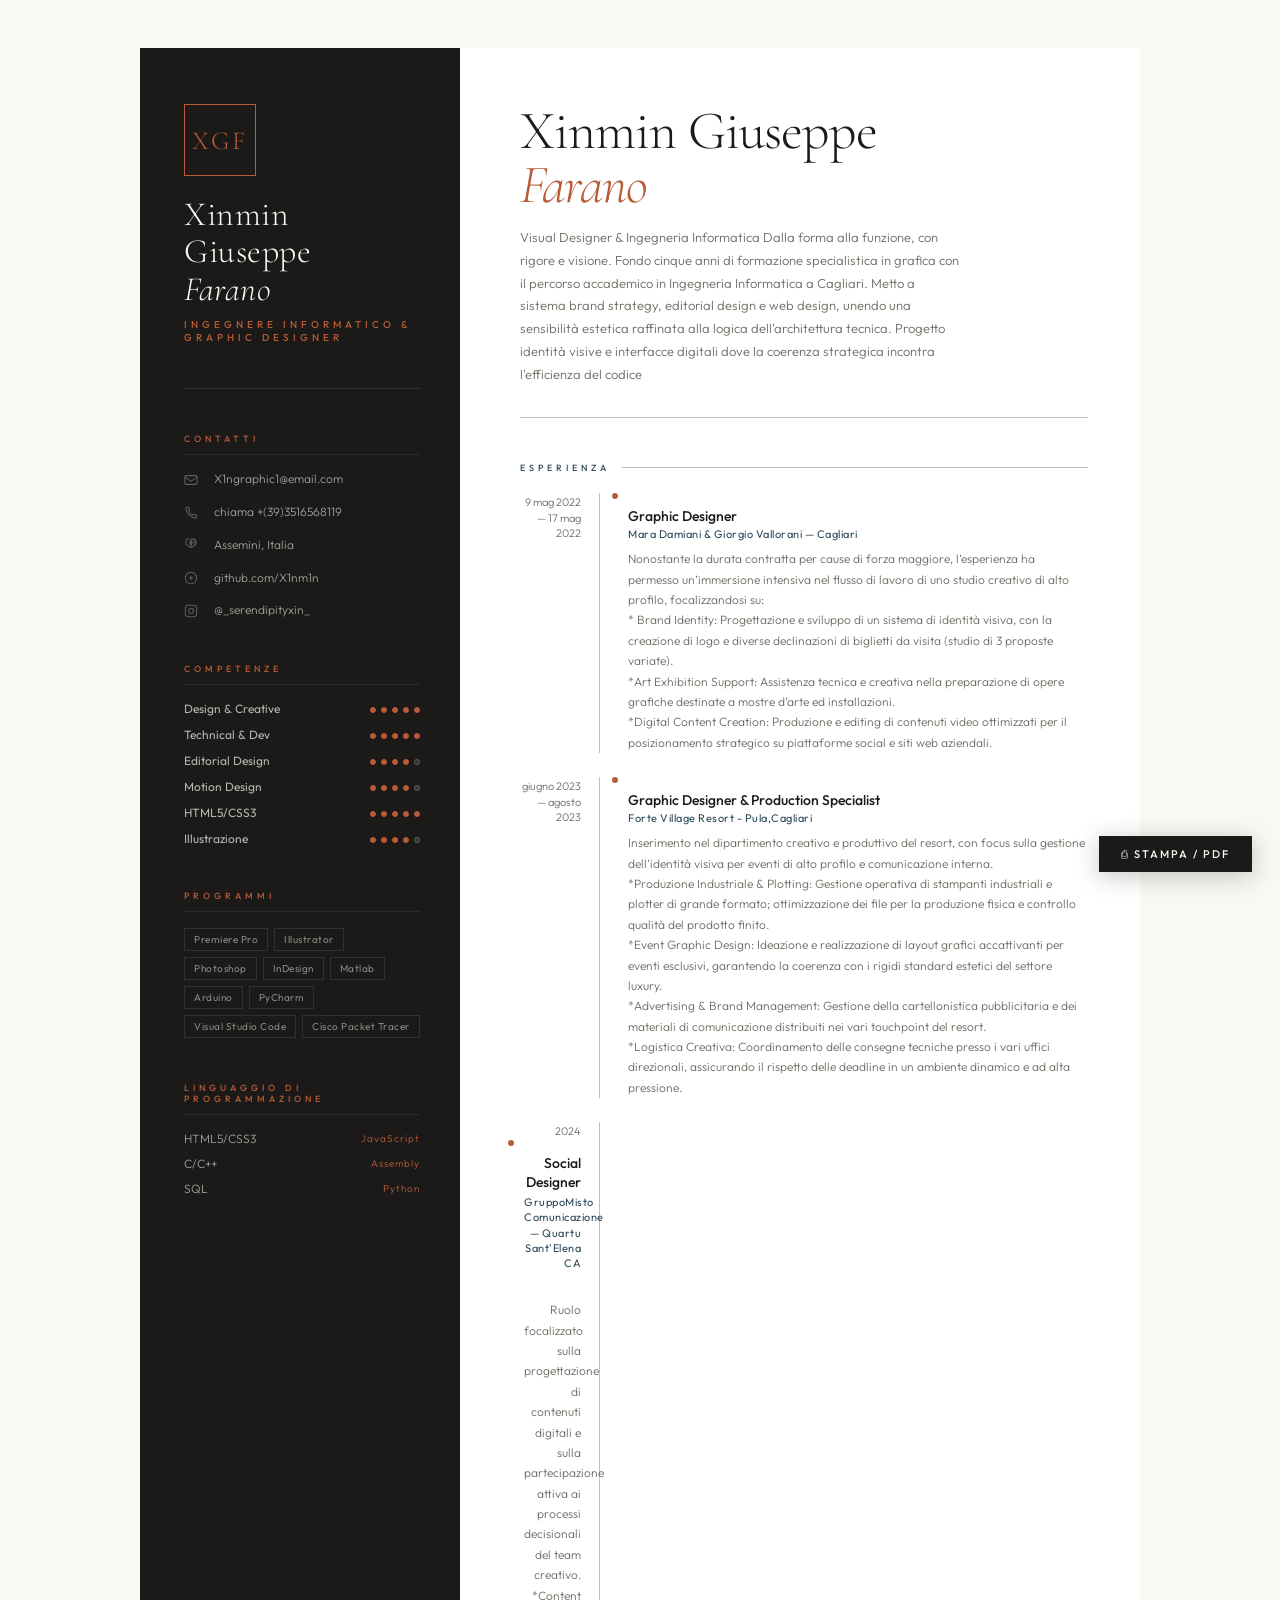
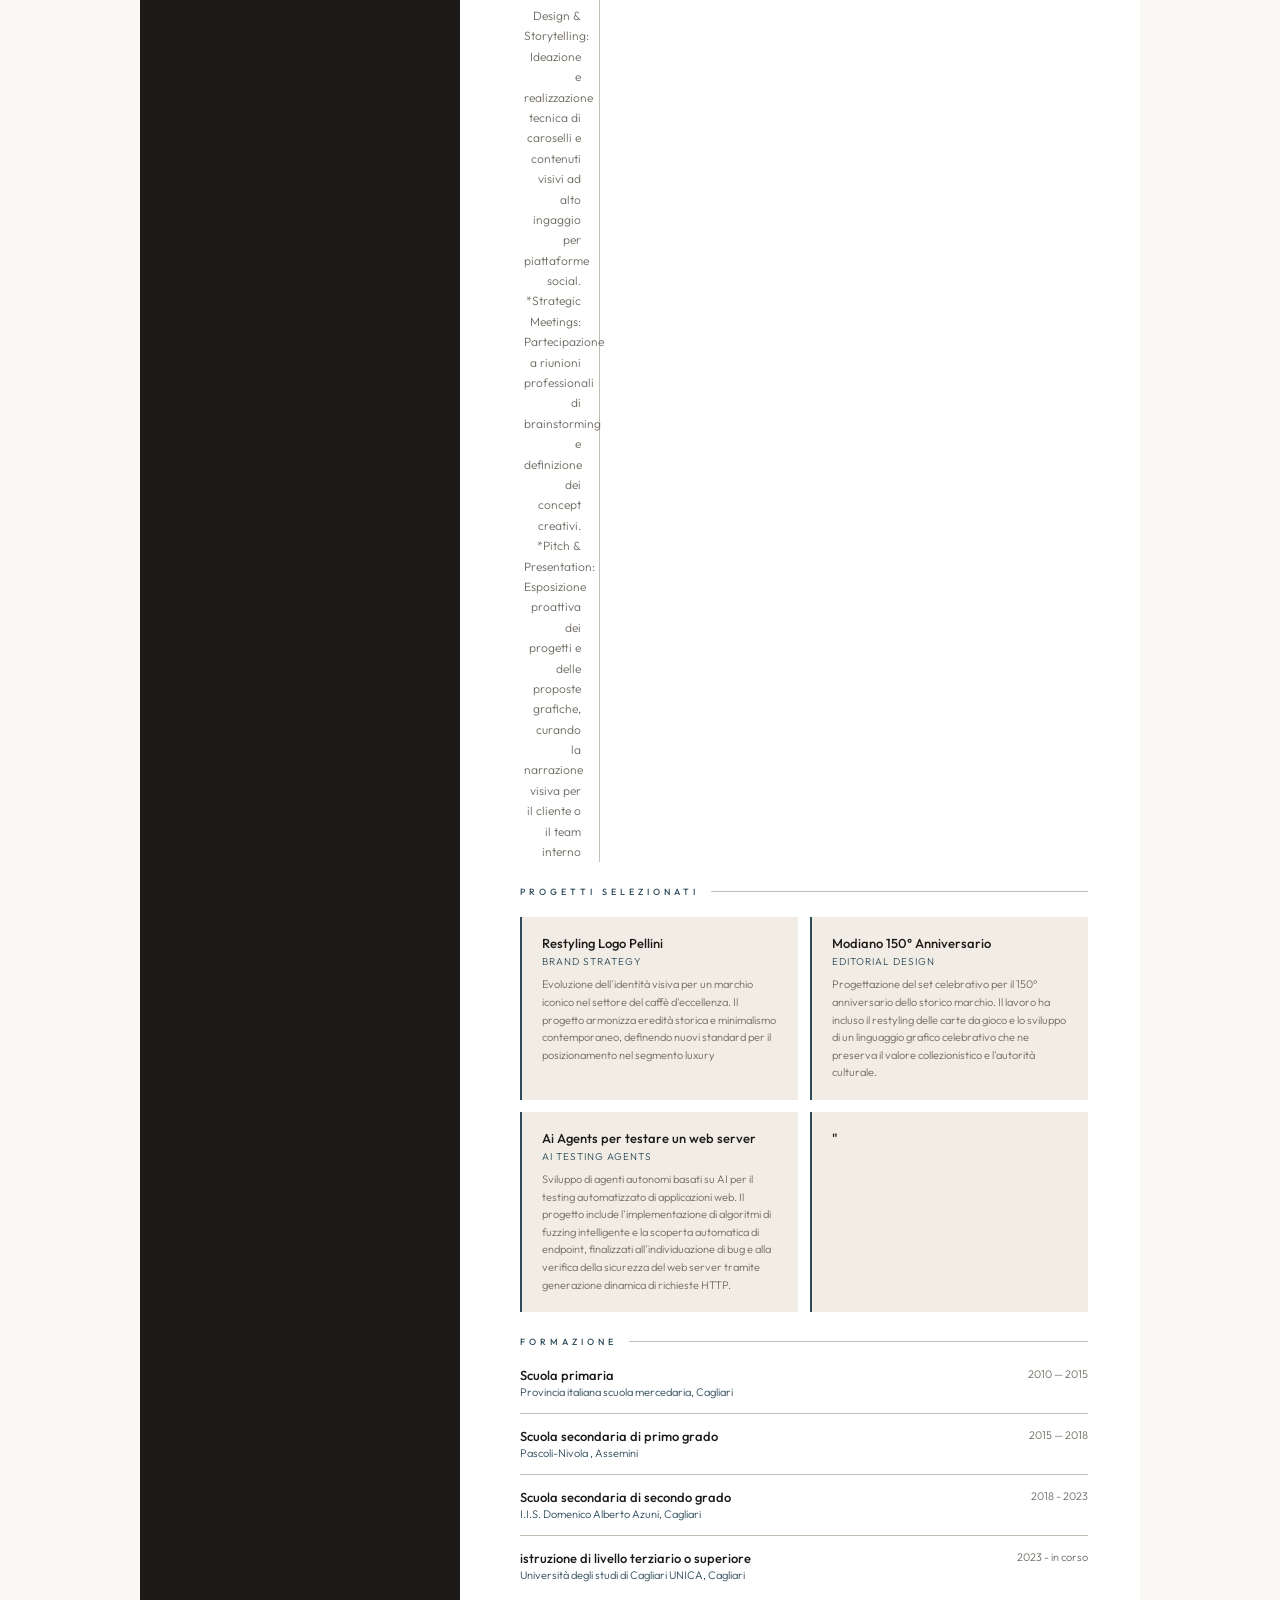
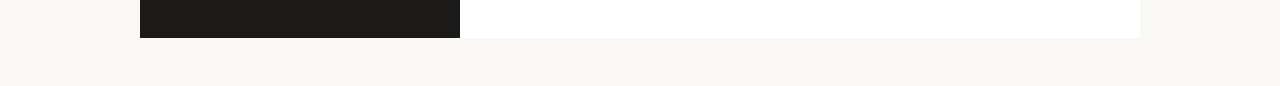
==== index.html @ 24dc4324 "Update index.html" ====
<!DOCTYPE html>
<html lang="it">
<head>
  <meta charset="UTF-8">
  <meta name="viewport" content="width=device-width, initial-scale=1.0">
  <title>CV — Xinmin Giuseppe Farano </title>
  <link href="https://fonts.googleapis.com/css2?family=Cormorant+Garamond:ital,wght@0,300;0,400;0,600;1,300;1,400&family=Outfit:wght@300;400;500&display=swap" rel="stylesheet">
  <link rel="stylesheet" href="style.css">
</head>
<body>

<div class="cv">

  <!-- ══ LEFT ══ -->
  <aside class="left">

    <div class="identity">
      <div class="initials">XGF</div>
      <div class="name">Xinmin Giuseppe<br><em>Farano</em></div>
      <div class="role"> ingegnere Informatico &amp; Graphic Designer</div>
    </div>

    <!-- Contatti -->
    <div class="l-section">
      <div class="l-label">Contatti</div>

      <div class="contact-item">
        <svg class="contact-icon" viewBox="0 0 16 16" fill="none" stroke="currentColor" stroke-width="1.2">
          <rect x="1" y="3" width="14" height="10" rx="1.5"/>
          <path d="M1 4.5l7 5 7-5"/>
        </svg>
        <a href="mailto:X1ngraphic1@email.com"> X1ngraphic1@email.com </a>
      </div>

      <div class="contact-item">
        <svg class="contact-icon" viewBox="0 0 16 16" fill="none" stroke="currentColor" stroke-width="1.2">
          <path d="M2 3.5a1 1 0 011-1h1.9a.5.5 0 01.47.33l.9 2.5a.5.5 0 01-.12.52L5.3 6.74a8 8 0 004.96 4.96l.89-.86a.5.5 0 01.52-.12l2.5.9a.5.5 0 01.33.47V14a1 1 0 01-1 1A12.5 12.5 0 012 3.5z"/>
        </svg>
       <a href=”tel:+(39)3516568119″> chiama +(39)3516568119 </a>
      </div>

      <div class="contact-item">
        <svg class="contact-icon" viewBox="0 0 16 16" fill="none" stroke="currentColor" stroke-width="1.2">
          <path d="M8 1.5A4.5 4.5 0 018 10.5C5.5 10.5 2 7.5 2 5.5a6 6 0 0112 0c0 2-3.5 5-6 5z"/>
          <circle cx="8" cy="5.5" r="1.5"/>
        </svg>
        <a href="https://maps.app.goo.gl/9A8ttofD4UzCcj7H7" target="_blank"> Assemini, Italia</a>
      </div>

      <div class="contact-item">
        <svg class="contact-icon" viewBox="0 0 16 16" fill="none" stroke="currentColor" stroke-width="1.2">
          <circle cx="8" cy="8" r="6.5"/>
          <path d="M5.5 8h5M8 5.5v5"/>
        </svg>
        <a href="https://github.com/X1nm1n">github.com/X1nm1n</a>
      </div>

      <div class="contact-item">
        <svg class="contact-icon" viewBox="0 0 16 16" fill="none" stroke="currentColor" stroke-width="1.2">
          <rect x="1.5" y="1.5" width="13" height="13" rx="3"/>
          <circle cx="8" cy="8" r="2.8"/>
          <circle cx="11.5" cy="4.5" r=".7" fill="currentColor" stroke="none"/>
        </svg>
        <a href="https://www.instagram.com/_serendipityxin_/"> @_serendipityxin_ </a>
      </div>
    </div>

    <!-- Skills (generate dinamicamente da cv_script.js) -->
    <div class="l-section">
      <div class="l-label">Competenze</div>
      <div class="skill-row" id="skills-container"></div>
    </div>

    <!-- Software -->
    <div class="l-section">
      <div class="l-label">Programmi</div>
      <div class="tools-wrap">
        <span class="tool-tag">Premiere Pro</span>
        <span class="tool-tag">Illustrator</span>
        <span class="tool-tag">Photoshop</span>
        <span class="tool-tag">InDesign</span>
        <span class="tool-tag">Matlab</span>
        <span class="tool-tag">Arduino</span>
        <span class="tool-tag">PyCharm</span>
        <span class="tool-tag">Visual Studio Code</span>
        <span class="tool-tag">Cisco Packet Tracer</span>
      </div>
    </div>

    <!-- Lingue -->
    <div class="l-section">
      <div class="l-label">Linguaggio di programmazione</div>
      <div class="lang-row">
        <div class="lang-item">
          <span class="lang-name">HTML5/CSS3</span>
          <span class="lang-level">JavaScript</span>
        </div>
        <div class="lang-item">
          <span class="lang-name">C/C++</span>
          <span class="lang-level">Assembly</span>
        </div>
        <div class="lang-item">
          <span class="lang-name">SQL</span>
          <span class="lang-level">Python</span>
        </div>
      </div>
    </div>

  </aside>

  <!-- ══ RIGHT ══ -->
  <main class="right">

    <div class="r-header">
      <h1>Xinmin Giuseppe<span>Farano</span></h1>
      <p>Visual Designer & Ingegneria Informatica
Dalla forma alla funzione, con rigore e visione.

Fondo cinque anni di formazione specialistica in grafica con il percorso accademico
        in Ingegneria Informatica a Cagliari. Metto a sistema brand strategy, editorial
        design e web design, unendo una sensibilità estetica raffinata alla logica
        dell'architettura tecnica. Progetto identità visive e interfacce digitali
        dove la coerenza strategica incontra l'efficienza del codice</p>
    </div>

    <!-- Esperienza -->
    <div class="r-section">
      <div class="r-label">Esperienza</div>
      <div class="exp-list">

        <div class="exp-item">
          <div class="exp-year"> 9 mag 2022<br>— 17 mag 2022</div>
          <div class="exp-body">
            <div class="exp-title"> Graphic Designer </div>
            <div class="exp-company"> Mara Damiani & Giorgio Vallorani — Cagliari </div>
            <div class="exp-desc">Nonostante la durata contratta per cause di forza maggiore, l’esperienza ha permesso un’immersione intensiva nel
              flusso di lavoro di uno studio creativo di alto profilo, focalizzandosi su:
              <br> * Brand Identity: Progettazione e sviluppo di un sistema di identità visiva, con la creazione di logo e diverse declinazioni di
              biglietti da visita (studio di 3 proposte variate).
              <br> *Art Exhibition Support: Assistenza tecnica e creativa nella preparazione di opere grafiche destinate a mostre d’arte ed installazioni.
              <br> *Digital Content Creation: Produzione e editing di contenuti video ottimizzati per il posizionamento strategico su
              piattaforme social e siti web aziendali.</div>
          </div>
        </div>

        <div class="exp-item">
          <div class="exp-year"> giugno 2023 <br> — agosto 2023</div>
          <div class="exp-body">
            <div class="exp-title">Graphic Designer & Production Specialist</div>
            <div class="exp-company"> Forte Village Resort - Pula,Cagliari</div>
            <div class="exp-desc"> Inserimento nel dipartimento creativo e produttivo del resort, con focus sulla gestione dell'identità visiva per eventi di
              alto profilo e comunicazione interna.
              <br> *Produzione Industriale & Plotting: Gestione operativa di stampanti industriali e plotter di grande formato;
              ottimizzazione dei file per la produzione fisica e controllo qualità del prodotto finito.
              <br> *Event Graphic Design: Ideazione e realizzazione di layout grafici accattivanti per eventi esclusivi, garantendo
              la coerenza con i rigidi standard estetici del settore luxury.
              <br> *Advertising & Brand Management: Gestione della cartellonistica pubblicitaria e dei materiali di
              comunicazione distribuiti nei vari touchpoint del resort.
              <br> *Logistica Creativa: Coordinamento delle consegne tecniche presso i vari uffici direzionali, assicurando
              il rispetto delle deadline in un ambiente dinamico e ad alta pressione. </div>
          </div>
        </div>

        <div class="exp-item">
          <div class="exp-year">2024<div>
          <div class="exp-body">
            <div class="exp-title"> Social Designer </div>
            <div class="exp-company"> GruppoMisto Comunicazione — Quartu Sant'Elena CA </div>
            <div class="exp-desc"> <br> Ruolo focalizzato sulla progettazione di contenuti digitali e sulla
              partecipazione attiva ai processi decisionali del team creativo.
              <br> *Content Design & Storytelling: Ideazione e realizzazione tecnica di caroselli e
              contenuti visivi ad alto ingaggio per piattaforme social.
              <br> *Strategic Meetings: Partecipazione a riunioni professionali di brainstorming
              e definizione dei concept creativi.
              <br> *Pitch & Presentation: Esposizione proattiva dei progetti e delle
              proposte grafiche, curando la narrazione visiva per il cliente o il team interno</div>
          </div>
        </div>

      </div>
    </div>

    <!-- Progetti selezionati -->
    <div class="r-section">
      <div class="r-label">Progetti Selezionati</div>
      <div class="proj-grid">

        <div class="proj-card">
          <div class="proj-title">Restyling Logo Pellini</div>
          <div class="proj-type">Brand Strategy</div>
          <div class="proj-desc">Evoluzione dell'identità visiva per un marchio iconico nel settore del caffè d'eccellenza.
            Il progetto armonizza eredità storica e minimalismo contemporaneo,
            definendo nuovi standard per il posizionamento nel segmento luxury</div>
        </div>

        <div class="proj-card">
          <div class="proj-title"> Modiano 150° Anniversario </div>
          <div class="proj-type"> Editorial Design </div>
          <div class="proj-desc"> Progettazione del set celebrativo per il 150° anniversario dello storico marchio.
            Il lavoro ha incluso il restyling delle carte da gioco e lo sviluppo di un linguaggio grafico
            celebrativo che ne preserva il valore collezionistico e l'autorità culturale. </div>
        </div>

        <div class="proj-card">
          <div class="proj-title"> Ai Agents per testare un web server</div>
          <div class="proj-type"> AI Testing Agents </div>
          <div class="proj-desc">Sviluppo di agenti autonomi basati su AI per il testing automatizzato di applicazioni web.
            Il progetto include l'implementazione di algoritmi di fuzzing intelligente e la scoperta automatica di endpoint,
            finalizzati all'individuazione di bug e alla verifica della sicurezza del web server tramite generazione dinamica di richieste HTTP.</div>
        </div>

       <div class="proj-card">
          <div class="proj-title">"</div>
          <div class="proj-type"></div>
          <div class="proj-desc"></div>
        </div>

      </div>
    </div>

    <!-- Formazione -->
    <div class="r-section">
      <div class="r-label">Formazione</div>
      <div class="edu-list">

        <div class="edu-item">
          <div>
            <div class="edu-degree"> Scuola primaria </div>
            <div class="edu-school"> Provincia italiana scuola mercedaria, Cagliari </div>
          </div>
          <div class="edu-year">2010 — 2015</div>
        </div>

        <div class="edu-item">
          <div>
            <div class="edu-degree">Scuola secondaria di primo grado</div>
            <div class="edu-school">Pascoli-Nivola , Assemini</div>
          </div>
          <div class="edu-year">2015 — 2018</div>
        </div>

        <div class="edu-item">
          <div>
            <div class="edu-degree">Scuola secondaria di secondo grado </div>
            <div class="edu-school">I.I.S. Domenico Alberto Azuni, Cagliari</div>
          </div>
          <div class="edu-year">2018 - 2023 </div>
        </div>

         <div class="edu-item">
          <div>
            <div class="edu-degree">istruzione di livello terziario o superiore </div>
            <div class="edu-school">Università degli studi di Cagliari UNICA, Cagliari</div>
          </div>
          <div class="edu-year">2023 - in corso </div>
        </div>

      </div>
    </div>

  </main>
</div>

<button class="print-btn" onclick="window.print()">⎙ Stampa / PDF</button>

<script src="script.js"></script>
</body>
</html>
---- style.css ----
:root {
  --cream:  #FAF8F4;
  --warm:   #F2EDE4;
  --ink:    #1C1A18;
  --mid:    #6E6A62;
  --faint:  #C4BFB4;
  --accent: #B85C38;
  --accent2:#2C4A5A;
  --white:  #FFFFFF;
  --col-l:  320px;
}

*, *::before, *::after { box-sizing: border-box; margin: 0; padding: 0; }

html { font-size: 14px; }

body {
  font-family: 'Outfit', sans-serif;
  font-weight: 300;
  background: var(--cream);
  color: var(--ink);
  min-height: 100vh;
  padding: 48px 24px;
  display: flex;
  justify-content: center;
  align-items: flex-start;
}

/* ── WRAPPER ── */
.cv {
  width: 100%;
  max-width: 1000px;
  display: grid;
  grid-template-columns: var(--col-l) 1fr;
  min-height: 1140px;
  background: var(--white);
  opacity: 0;
  animation: reveal 0.8s cubic-bezier(.4,0,.2,1) 0.1s forwards;
}

@keyframes reveal {
  from { opacity: 0; transform: translateY(16px); }
  to   { opacity: 1; transform: translateY(0); }
}

/* ══ LEFT COLUMN ══ */
.left {
  background: var(--ink);
  color: var(--cream);
  padding: 56px 40px 56px 44px;
  display: flex;
  flex-direction: column;
  gap: 44px;
}

/* Identity */
.identity { border-bottom: 1px solid rgba(255,255,255,0.1); padding-bottom: 44px; }

.initials {
  width: 72px; height: 72px;
  border: 1px solid var(--accent);
  display: flex; align-items: center; justify-content: center;
  margin-bottom: 20px;
  font-family: 'Cormorant Garamond', serif;
  font-size: 26px;
  font-weight: 300;
  letter-spacing: 3px;
  color: var(--accent);
}

.name {
  font-family: 'Cormorant Garamond', serif;
  font-size: 34px;
  font-weight: 300;
  line-height: 1.1;
  letter-spacing: 0.5px;
  color: var(--cream);
  margin-bottom: 8px;
}

.name em {
  font-style: italic;
  font-weight: 300;
}

.role {
  font-size: 10px;
  font-weight: 500;
  letter-spacing: 4px;
  text-transform: uppercase;
  color: var(--accent);
  margin-top: 10px;
}

/* Left sections */
.l-section { display: flex; flex-direction: column; gap: 16px; }

.l-label {
  font-size: 9px;
  font-weight: 500;
  letter-spacing: 4px;
  text-transform: uppercase;
  color: var(--accent);
  padding-bottom: 10px;
  border-bottom: 1px solid rgba(255,255,255,0.08);
}

/* Contact */
.contact-item {
  display: grid;
  grid-template-columns: 20px 1fr;
  gap: 10px;
  align-items: center;
  font-size: 12px;
  color: rgba(250,248,244,0.6);
  line-height: 1.4;
  transition: color .2s;
}
.contact-item:hover { color: var(--cream); }
.contact-item a { color: inherit; text-decoration: none; }

.contact-icon {
  width: 14px; height: 14px;
  opacity: 0.5;
  flex-shrink: 0;
}

/* Skills dots */
.skill-row {
  display: flex;
  flex-direction: column;
  gap: 11px;
}

.skill-entry {
  display: flex;
  flex-direction: column;
  gap: 6px;
}

.skill-meta {
  display: flex;
  justify-content: space-between;
  align-items: baseline;
}

.skill-name {
  font-size: 12px;
  color: rgba(250,248,244,0.7);
  font-weight: 400;
}

.skill-dots {
  display: flex;
  gap: 5px;
}

.dot {
  width: 6px; height: 6px;
  border-radius: 50%;
  background: rgba(255,255,255,0.12);
  border: 1px solid rgba(255,255,255,0.15);
}
.dot.on {
  background: var(--accent);
  border-color: var(--accent);
}

/* Tools tags */
.tools-wrap {
  display: flex;
  flex-wrap: wrap;
  gap: 6px;
}

.tool-tag {
  font-size: 10px;
  font-weight: 400;
  letter-spacing: 0.5px;
  color: rgba(250,248,244,0.5);
  border: 1px solid rgba(255,255,255,0.1);
  padding: 4px 9px;
  transition: all .2s;
  cursor: default;
}
.tool-tag:hover {
  color: var(--cream);
  border-color: var(--accent);
}

/* Languages */
.lang-row { display: flex; flex-direction: column; gap: 10px; }
.lang-item {
  display: flex;
  justify-content: space-between;
  align-items: center;
}
.lang-name { font-size: 12px; color: rgba(250,248,244,0.6); }
.lang-level { font-size: 10px; color: var(--accent); letter-spacing: 1px; }

/* ══ RIGHT COLUMN ══ */
.right {
  padding: 56px 52px 56px 60px;
  display: flex;
  flex-direction: column;
  gap: 44px;
}

/* Header */
.r-header {
  display: flex;
  flex-direction: column;
  gap: 14px;
  padding-bottom: 32px;
  border-bottom: 1px solid var(--faint);
}

.r-header h1 {
  font-family: 'Cormorant Garamond', serif;
  font-size: 54px;
  font-weight: 300;
  line-height: 1;
  letter-spacing: -1px;
  color: var(--ink);
}
.r-header h1 span {
  display: block;
  color: var(--accent);
  font-style: italic;
}

.r-header p {
  font-size: 13px;
  color: var(--mid);
  line-height: 1.75;
  max-width: 440px;
  font-weight: 300;
}

/* Right section */
.r-section { display: flex; flex-direction: column; gap: 20px; }

.r-label {
  font-size: 9px;
  font-weight: 500;
  letter-spacing: 4px;
  text-transform: uppercase;
  color: var(--accent2);
  display: flex;
  align-items: center;
  gap: 12px;
}

.r-label::after {
  content: '';
  flex: 1;
  height: 1px;
  background: var(--faint);
}

/* Experience */
.exp-list { display: flex; flex-direction: column; gap: 24px; }

.exp-item {
  display: grid;
  grid-template-columns: 80px 1fr;
  gap: 0 24px;
  opacity: 0;
  transform: translateX(-10px);
  animation: slideIn 0.5s ease forwards;
}
.exp-item:nth-child(1) { animation-delay: 0.3s; }
.exp-item:nth-child(2) { animation-delay: 0.45s; }
.exp-item:nth-child(3) { animation-delay: 0.6s; }

@keyframes slideIn {
  to { opacity: 1; transform: translateX(0); }
}

.exp-year {
  font-size: 11px;
  color: var(--mid);
  font-weight: 300;
  line-height: 1.4;
  padding-top: 2px;
  text-align: right;
  border-right: 1px solid var(--faint);
  padding-right: 18px;
}

.exp-body { padding-left: 4px; }

.exp-body::before {
  content: '';
  display: block;
  width: 6px; height: 6px;
  border-radius: 50%;
  background: var(--accent);
  margin-bottom: 8px;
  margin-left: -16px;
}

.exp-title {
  font-size: 14px;
  font-weight: 500;
  color: var(--ink);
  margin-bottom: 2px;
}

.exp-company {
  font-size: 11px;
  color: var(--accent2);
  font-weight: 400;
  letter-spacing: 0.5px;
  margin-bottom: 8px;
}

.exp-desc {
  font-size: 12px;
  color: var(--mid);
  line-height: 1.7;
  font-weight: 300;
}

/* Projects grid */
.proj-grid {
  display: grid;
  grid-template-columns: 1fr 1fr;
  gap: 12px;
}

.proj-card {
  background: var(--warm);
  padding: 18px 20px;
  border-left: 2px solid var(--accent2);
  transition: border-color .2s, background .2s;
  cursor: default;
}
.proj-card:hover {
  border-color: var(--accent);
  background: #EDE8DF;
}

.proj-title {
  font-size: 13px;
  font-weight: 500;
  color: var(--ink);
  margin-bottom: 4px;
}

.proj-type {
  font-size: 10px;
  color: var(--accent2);
  letter-spacing: 1px;
  text-transform: uppercase;
  margin-bottom: 8px;
}

.proj-desc {
  font-size: 11px;
  color: var(--mid);
  line-height: 1.6;
  font-weight: 300;
}

/* Education */
.edu-list { display: flex; flex-direction: column; gap: 14px; }

.edu-item {
  display: flex;
  justify-content: space-between;
  align-items: flex-start;
  padding-bottom: 14px;
  border-bottom: 1px solid var(--faint);
}
.edu-item:last-child { border-bottom: none; padding-bottom: 0; }

.edu-degree { font-size: 13px; font-weight: 500; color: var(--ink); }
.edu-school { font-size: 11px; color: var(--accent2); margin-top: 2px; }
.edu-year   { font-size: 11px; color: var(--mid); font-weight: 300; white-space: nowrap; }

/* Print button */
.print-btn {
  position: fixed;
  bottom: 28px; right: 28px;
  background: var(--ink);
  color: var(--cream);
  border: none;
  padding: 11px 22px;
  font-family: 'Outfit', sans-serif;
  font-size: 11px;
  font-weight: 500;
  letter-spacing: 2px;
  text-transform: uppercase;
  cursor: pointer;
  box-shadow: 0 4px 24px rgba(28,26,24,0.25);
  transition: all .2s;
}
.print-btn:hover {
  background: var(--accent);
  transform: translateY(-2px);
  box-shadow: 0 8px 28px rgba(184,92,56,0.35);
}

@media print {
  body { padding: 0; background: #fff; }
  .cv { max-width: 100%; animation: none; opacity: 1; }
  .exp-item { animation: none; opacity: 1; transform: none; }
  .print-btn { display: none; }
}
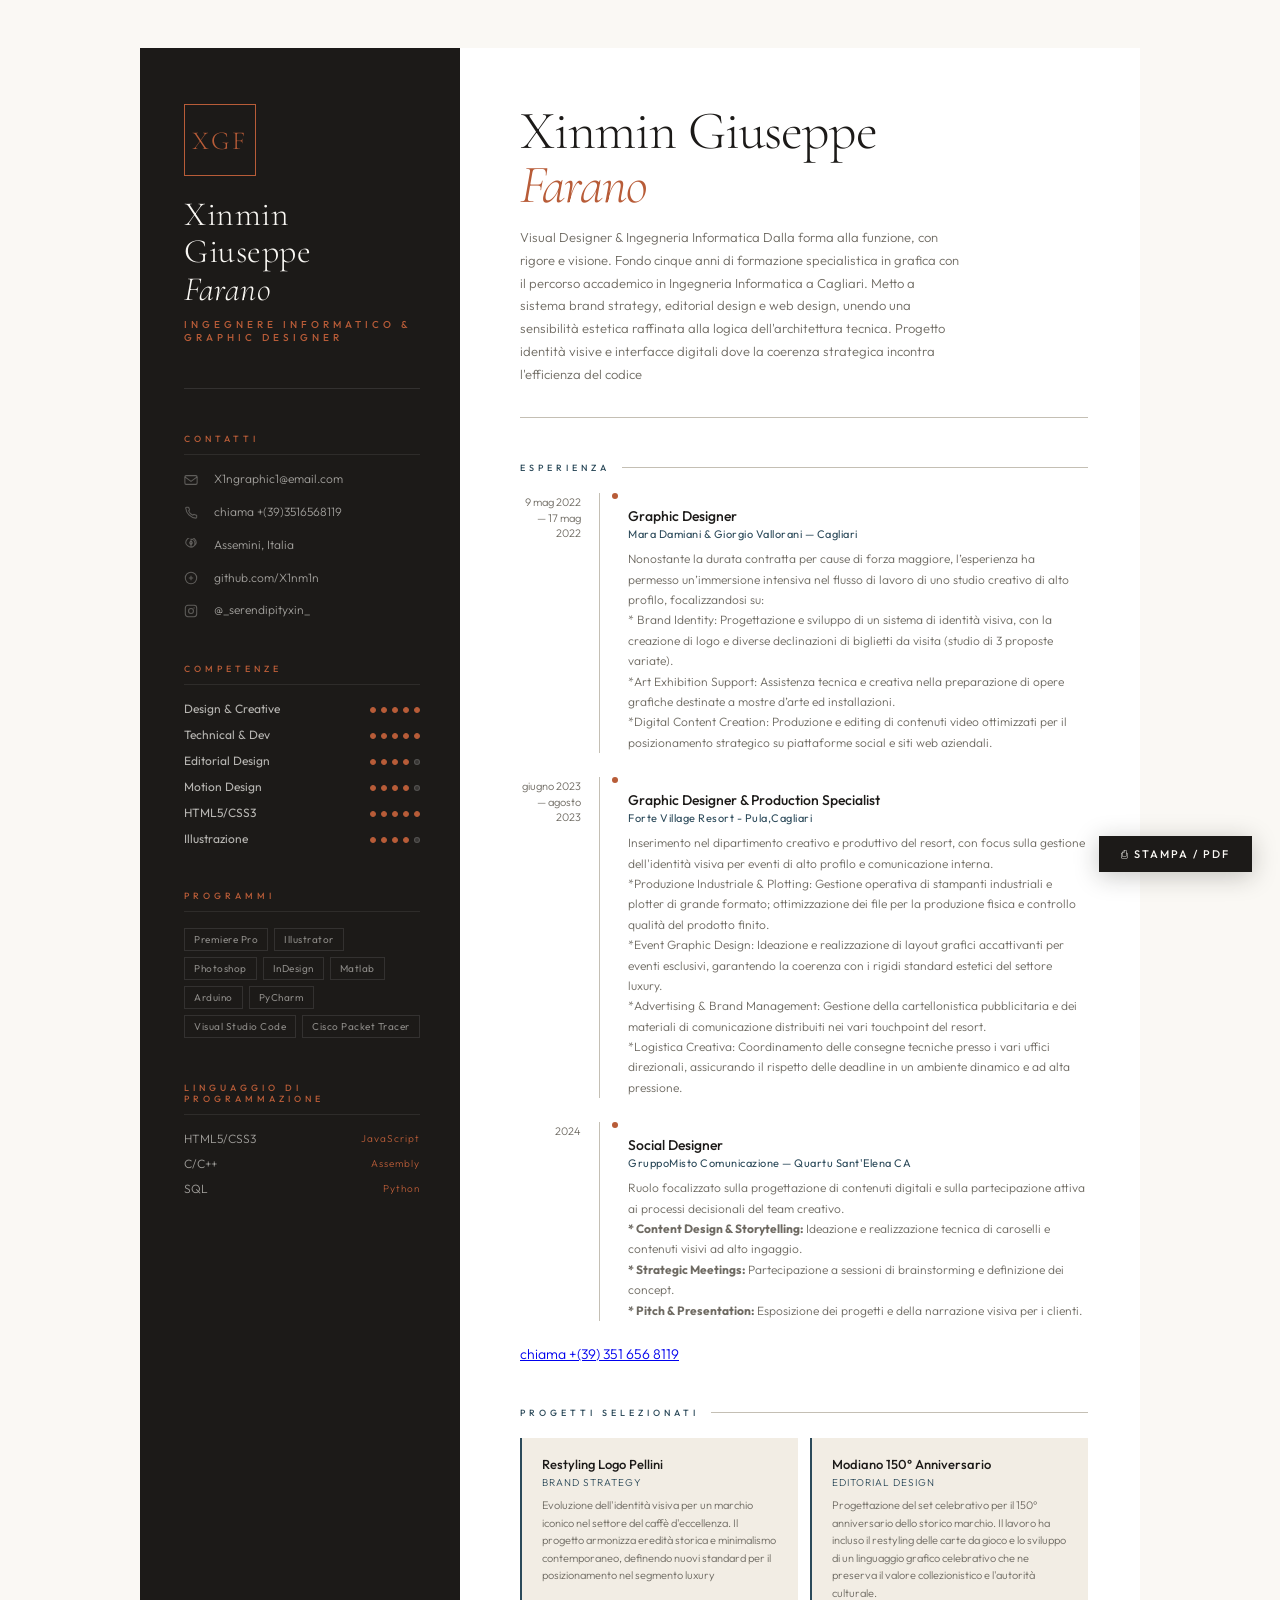
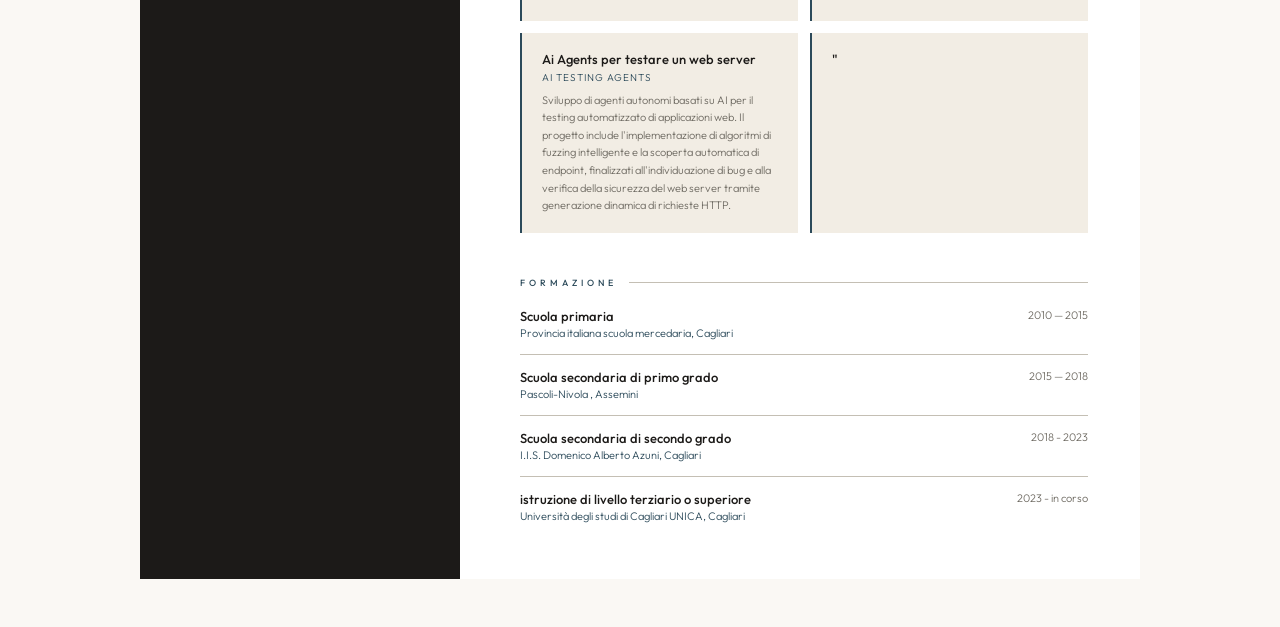
==== commit 76048a56: "Refactor experience section for Social Designer role" ====
--- a/index.html
+++ b/index.html
@@ -162,20 +162,19 @@
         </div>
 
         <div class="exp-item">
-          <div class="exp-year">2024<div>
-          <div class="exp-body">
-            <div class="exp-title"> Social Designer </div>
-            <div class="exp-company"> GruppoMisto Comunicazione — Quartu Sant'Elena CA </div>
-            <div class="exp-desc"> <br> Ruolo focalizzato sulla progettazione di contenuti digitali e sulla
-              partecipazione attiva ai processi decisionali del team creativo.
-              <br> *Content Design & Storytelling: Ideazione e realizzazione tecnica di caroselli e
-              contenuti visivi ad alto ingaggio per piattaforme social.
-              <br> *Strategic Meetings: Partecipazione a riunioni professionali di brainstorming
-              e definizione dei concept creativi.
-              <br> *Pitch & Presentation: Esposizione proattiva dei progetti e delle
-              proposte grafiche, curando la narrazione visiva per il cliente o il team interno</div>
-          </div>
-        </div>
+  <div class="exp-year">2024</div> <div class="exp-body">
+    <div class="exp-title">Social Designer</div>
+    <div class="exp-company">GruppoMisto Comunicazione — Quartu Sant'Elena CA</div>
+    <div class="exp-desc">
+      Ruolo focalizzato sulla progettazione di contenuti digitali e sulla partecipazione attiva ai processi decisionali del team creativo.<br>
+      <strong>* Content Design & Storytelling:</strong> Ideazione e realizzazione tecnica di caroselli e contenuti visivi ad alto ingaggio.<br>
+      <strong>* Strategic Meetings:</strong> Partecipazione a sessioni di brainstorming e definizione dei concept.<br>
+      <strong>* Pitch & Presentation:</strong> Esposizione dei progetti e della narrazione visiva per i clienti.
+    </div>
+  </div>
+</div>
+
+<a href="tel:+393516568119">chiama +(39) 351 656 8119</a>
 
       </div>
     </div>
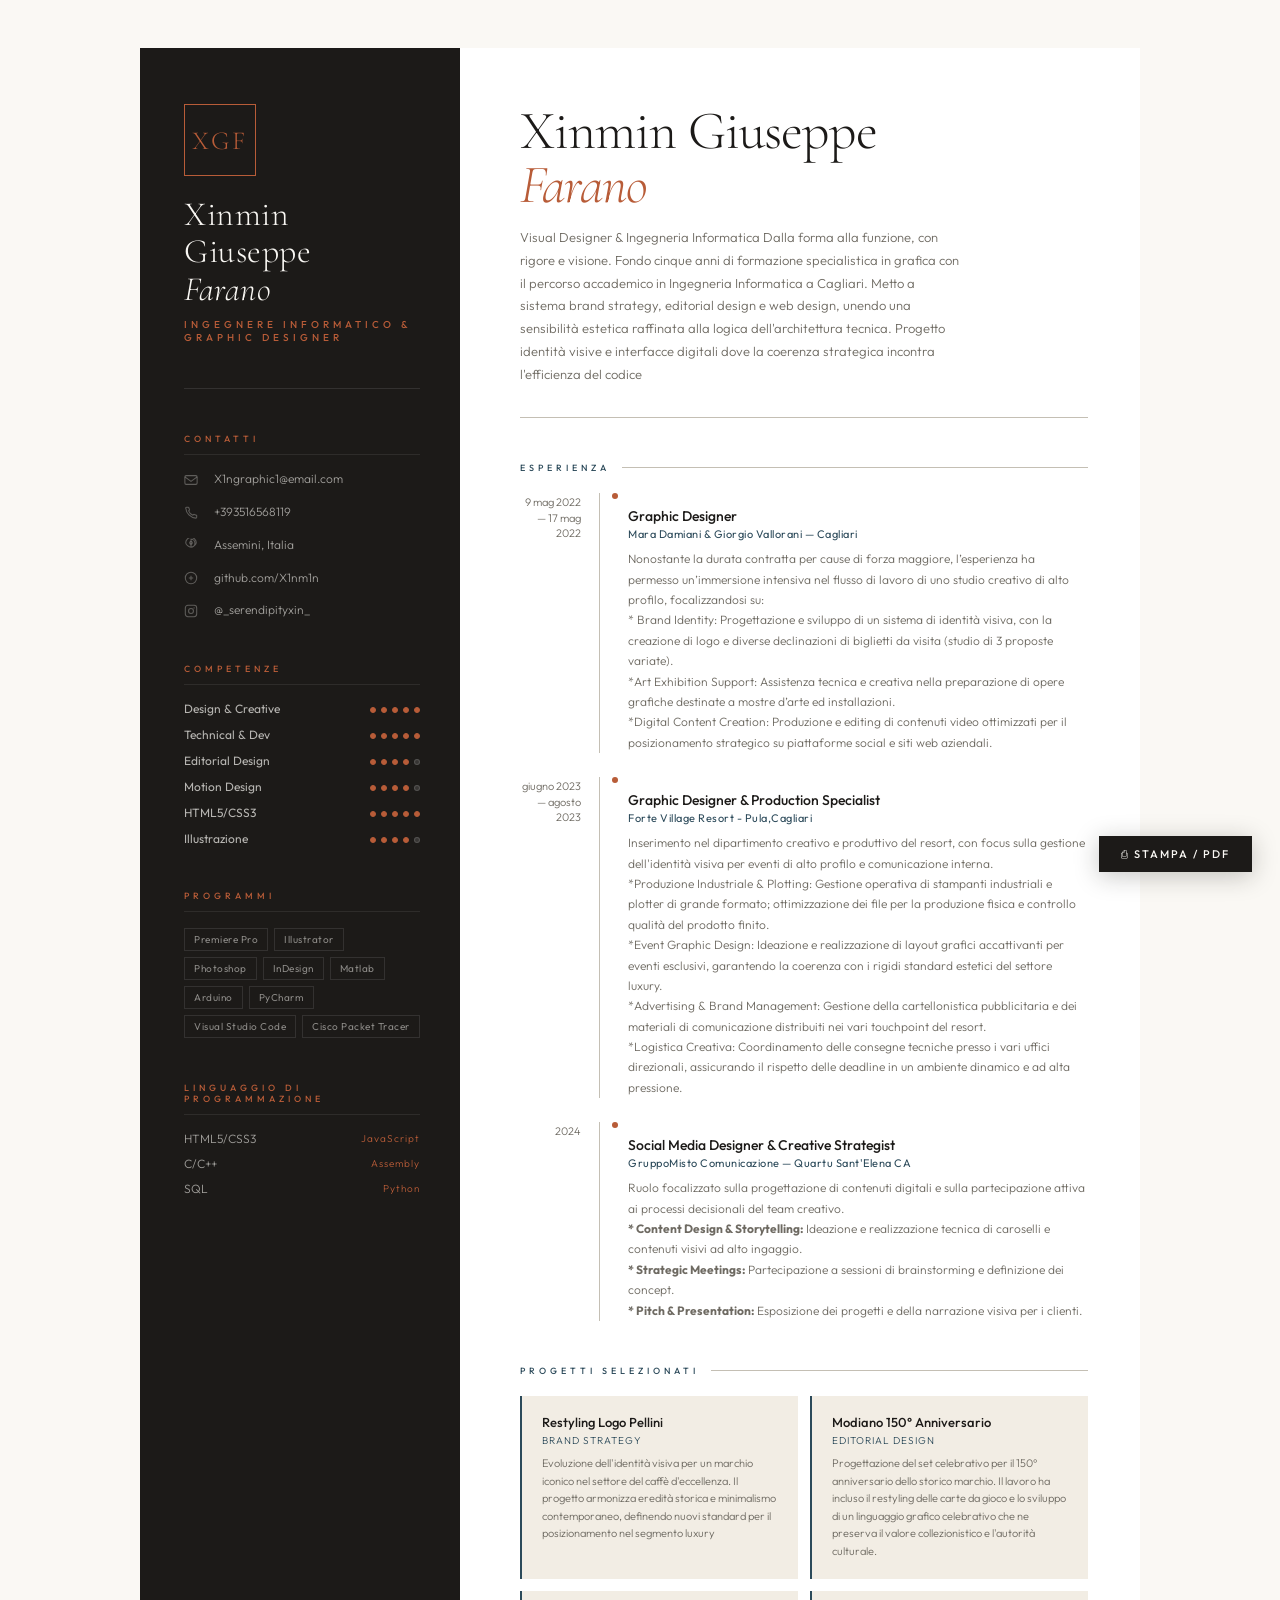
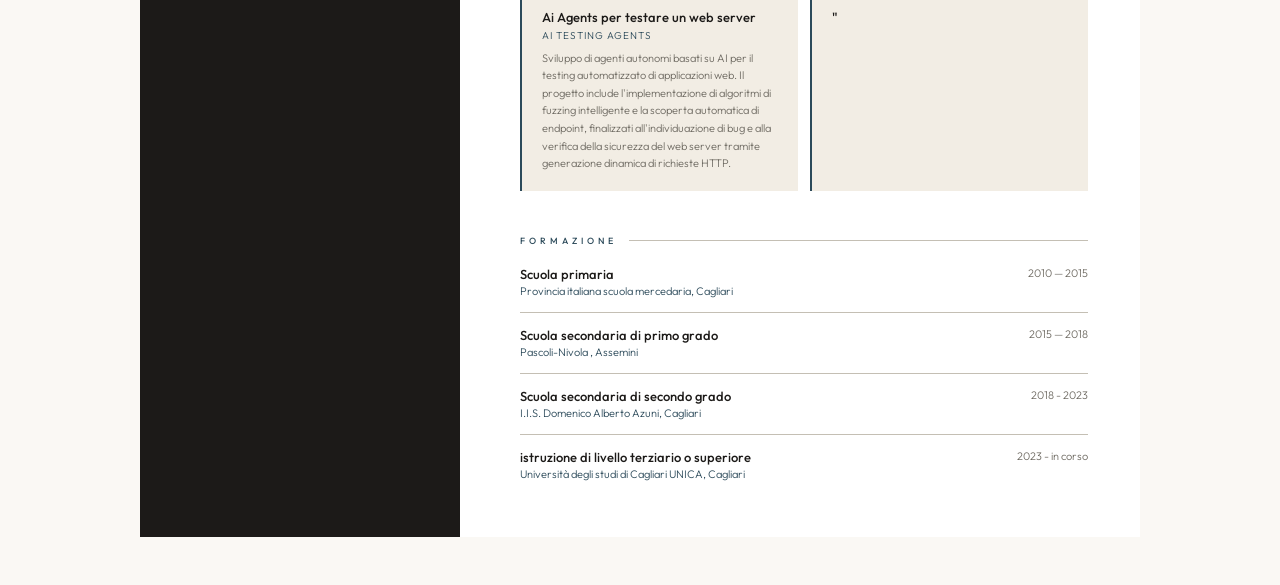
==== commit 9ff68d72: "Update index.html" ====
--- a/index.html
+++ b/index.html
@@ -36,7 +36,7 @@
         <svg class="contact-icon" viewBox="0 0 16 16" fill="none" stroke="currentColor" stroke-width="1.2">
           <path d="M2 3.5a1 1 0 011-1h1.9a.5.5 0 01.47.33l.9 2.5a.5.5 0 01-.12.52L5.3 6.74a8 8 0 004.96 4.96l.89-.86a.5.5 0 01.52-.12l2.5.9a.5.5 0 01.33.47V14a1 1 0 01-1 1A12.5 12.5 0 012 3.5z"/>
         </svg>
-       <a href=”tel:+(39)3516568119″> chiama +(39)3516568119 </a>
+       <a href=”tel:+393516568119″> +393516568119 </a>
       </div>
 
       <div class="contact-item">
@@ -163,7 +163,7 @@
 
         <div class="exp-item">
   <div class="exp-year">2024</div> <div class="exp-body">
-    <div class="exp-title">Social Designer</div>
+    <div class="exp-title">Social Media Designer & Creative Strategist</div>
     <div class="exp-company">GruppoMisto Comunicazione — Quartu Sant'Elena CA</div>
     <div class="exp-desc">
       Ruolo focalizzato sulla progettazione di contenuti digitali e sulla partecipazione attiva ai processi decisionali del team creativo.<br>
@@ -174,8 +174,6 @@
   </div>
 </div>
 
-<a href="tel:+393516568119">chiama +(39) 351 656 8119</a>
-
       </div>
     </div>
 
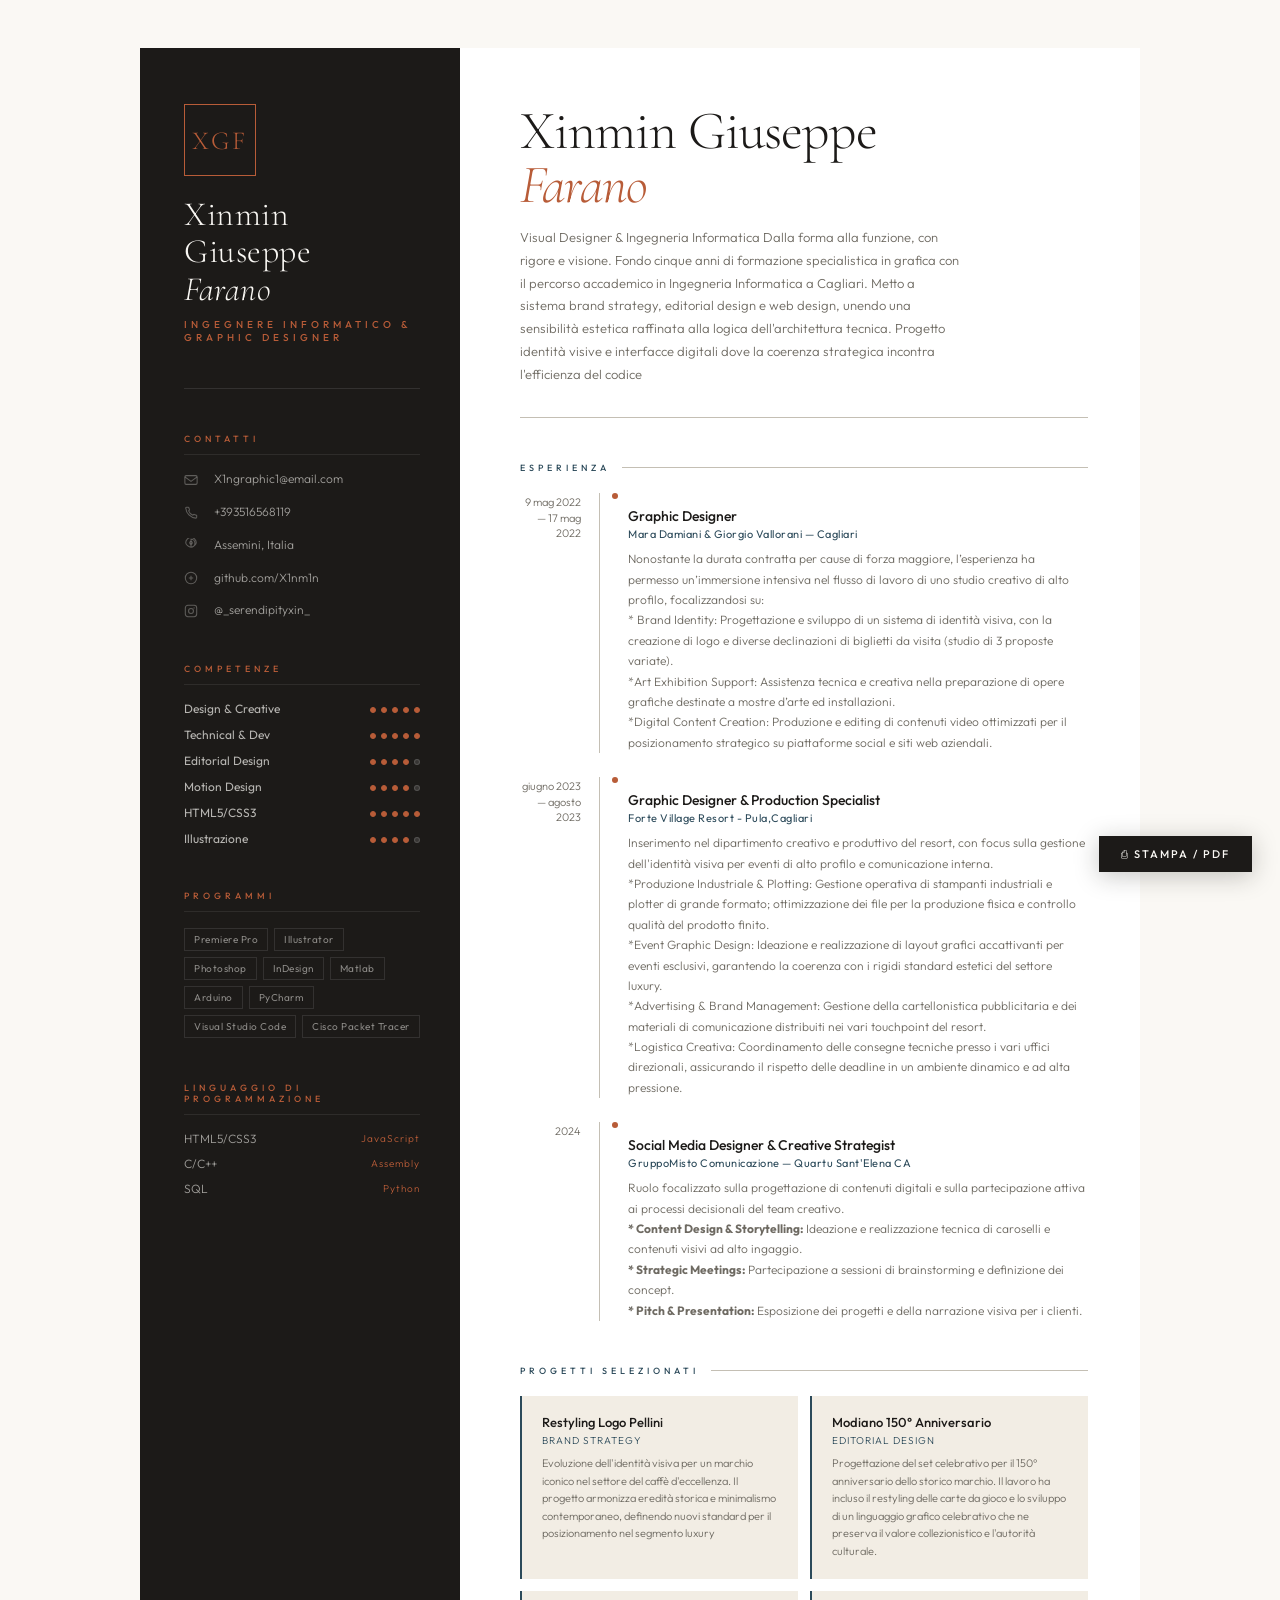
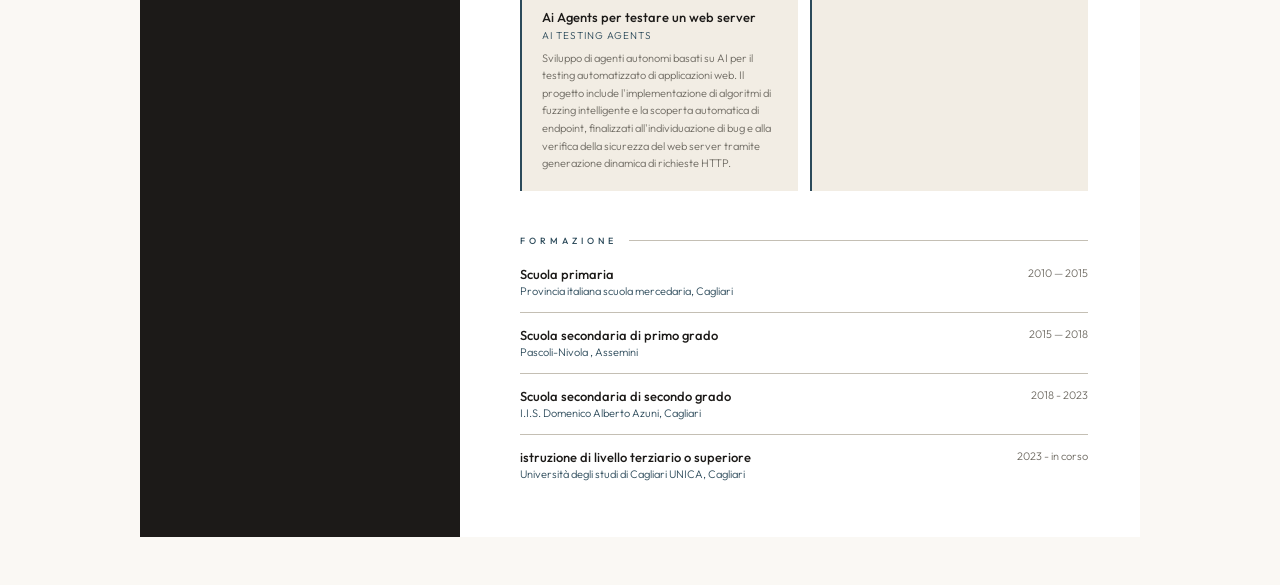
==== commit 37c6d1b6: "Remove empty proj-title div from index.html Removed empty project title div from proj-card." ====
--- a/index.html
+++ b/index.html
@@ -207,7 +207,7 @@
         </div>
 
        <div class="proj-card">
-          <div class="proj-title">"</div>
+          <div class="proj-title"></div>
           <div class="proj-type"></div>
           <div class="proj-desc"></div>
         </div>
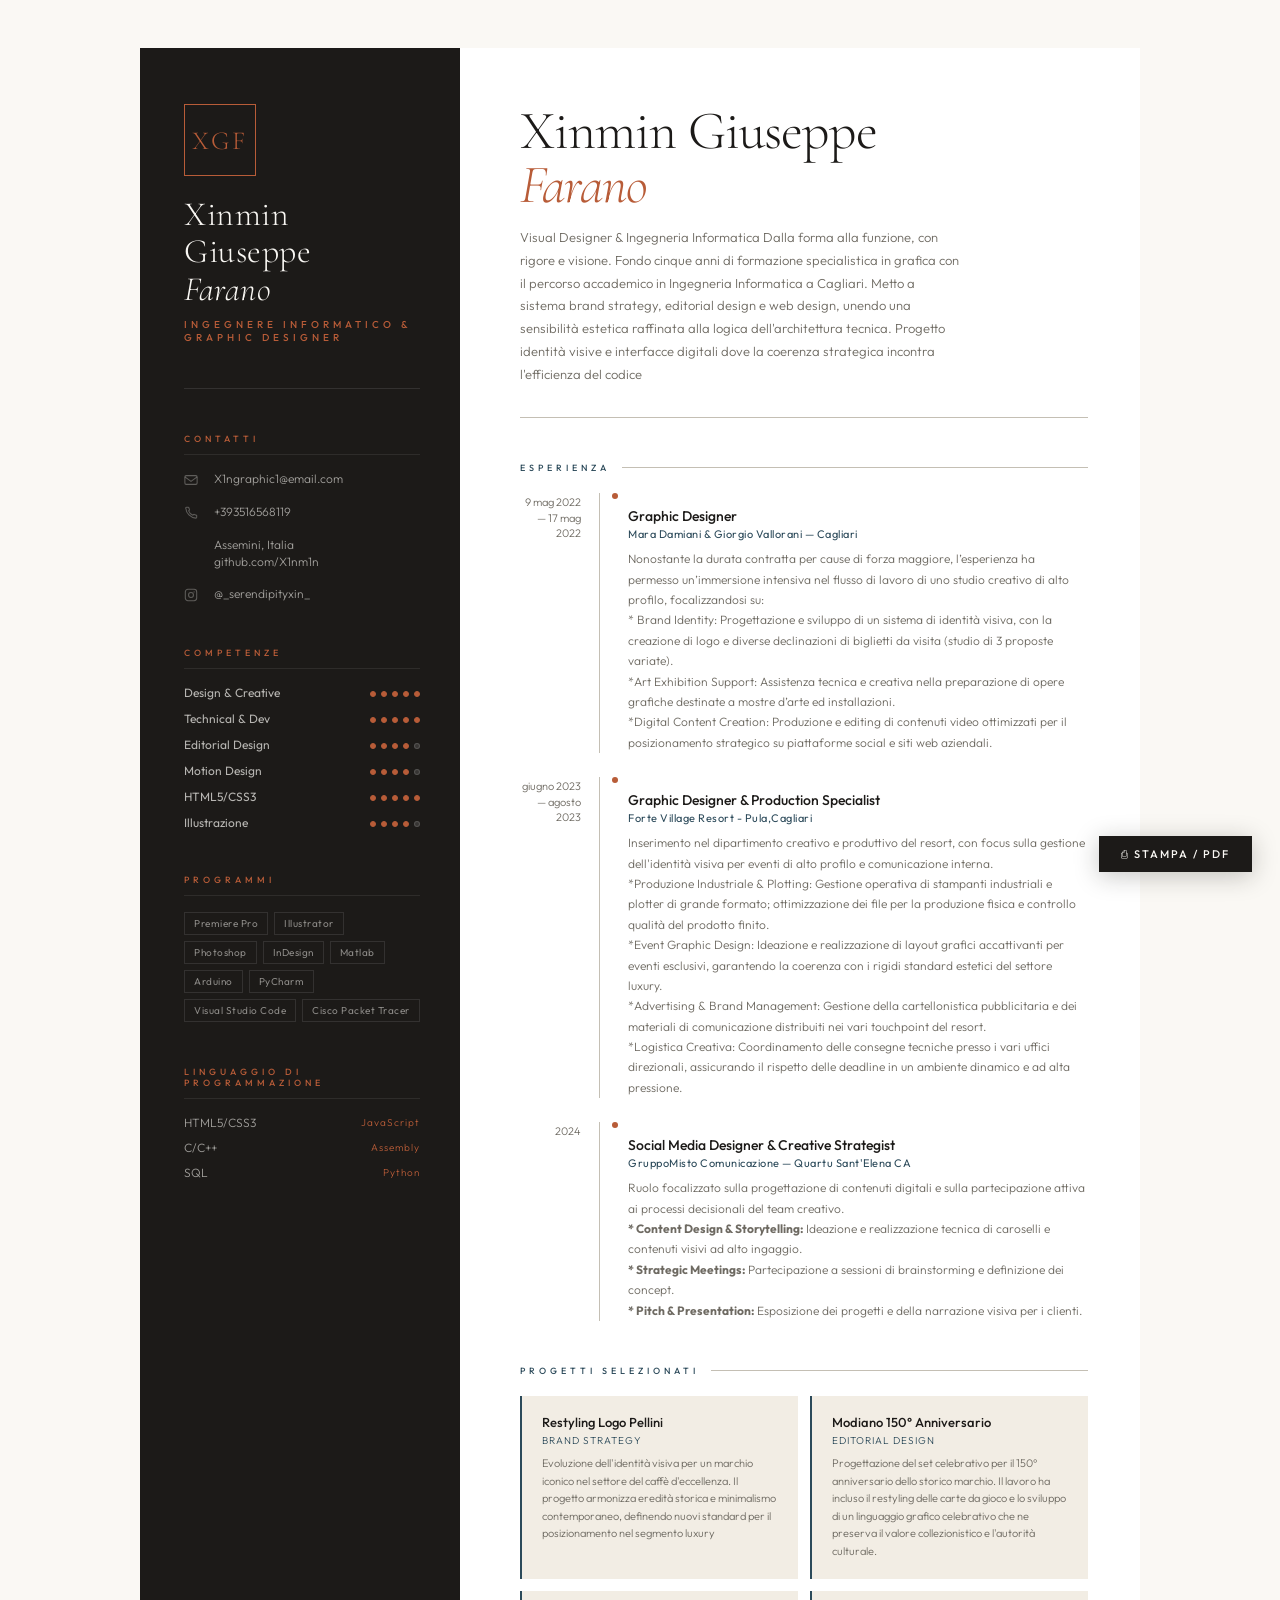
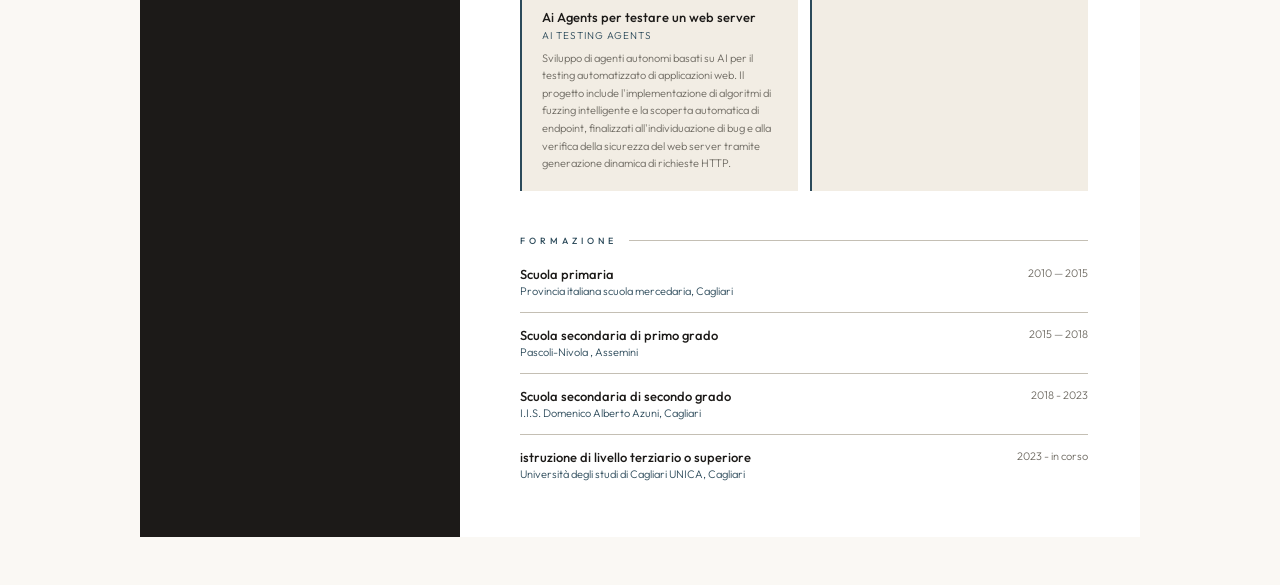
==== commit fb13ebf9: "Update index.html" ====
--- a/index.html
+++ b/index.html
@@ -38,24 +38,16 @@
         </svg>
        <a href=”tel:+393516568119″> +393516568119 </a>
       </div>
-
-      <div class="contact-item">
-        <svg class="contact-icon" viewBox="0 0 16 16" fill="none" stroke="currentColor" stroke-width="1.2">
-          <path d="M8 1.5A4.5 4.5 0 018 10.5C5.5 10.5 2 7.5 2 5.5a6 6 0 0112 0c0 2-3.5 5-6 5z"/>
-          <circle cx="8" cy="5.5" r="1.5"/>
-        </svg>
-        <a href="https://maps.app.goo.gl/9A8ttofD4UzCcj7H7" target="_blank"> Assemini, Italia</a>
-      </div>
-
-      <div class="contact-item">
-        <svg class="contact-icon" viewBox="0 0 16 16" fill="none" stroke="currentColor" stroke-width="1.2">
-          <circle cx="8" cy="8" r="6.5"/>
-          <path d="M5.5 8h5M8 5.5v5"/>
-        </svg>
-        <a href="https://github.com/X1nm1n">github.com/X1nm1n</a>
-      </div>
-
-      <div class="contact-item">
+       
+<div class="contact-info">
+  <div class="contact-item position">
+    <span class="icon-placeholder"></span>  <a href="https://maps.app.goo.gl/9A8ttofD4UzCcj7H7" target="_blank"> Assemini, Italia</a>  </div>
+  <div class="contact-item github">
+    <span class="icon-placeholder"></span> <a href="https://github.com/X1nm1n" target="_blank">github.com/X1nm1n</a>
+  </div>
+</div>
+ 
+          <div class="contact-item">
         <svg class="contact-icon" viewBox="0 0 16 16" fill="none" stroke="currentColor" stroke-width="1.2">
           <rect x="1.5" y="1.5" width="13" height="13" rx="3"/>
           <circle cx="8" cy="8" r="2.8"/>
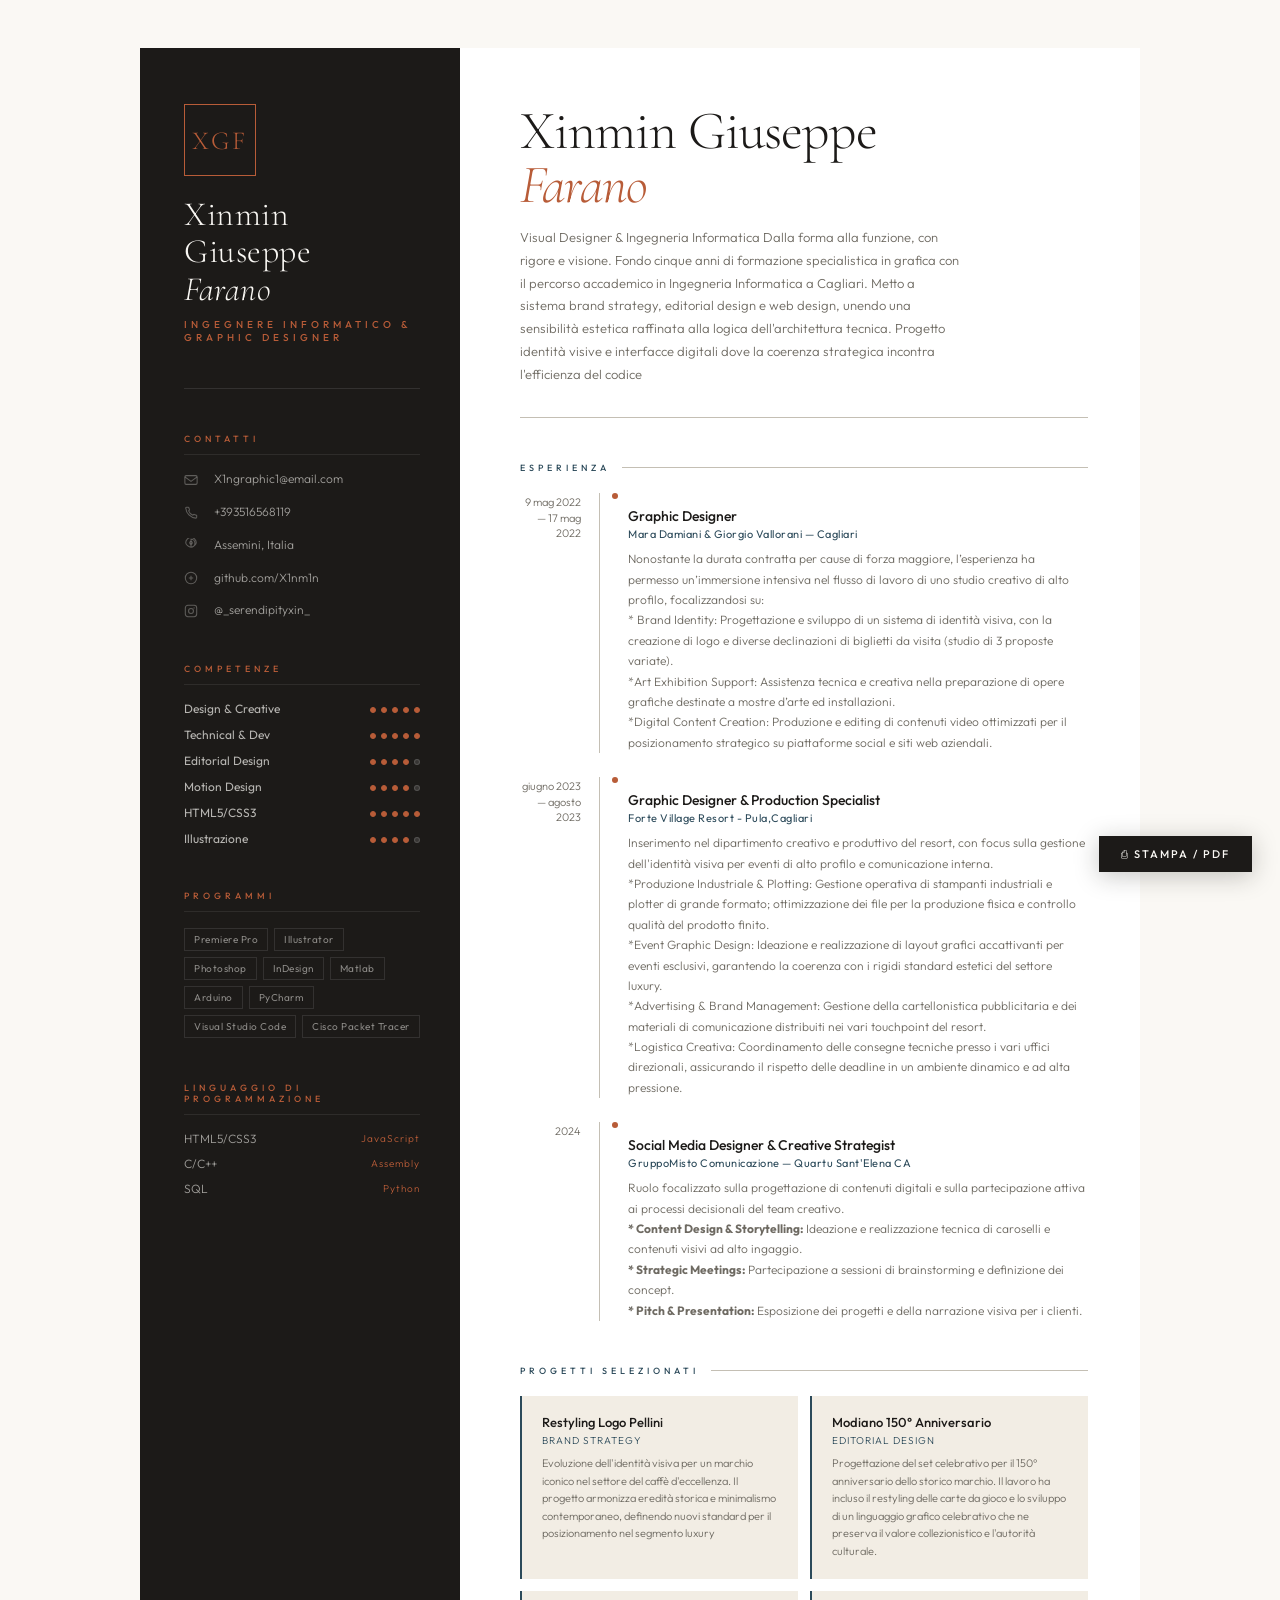
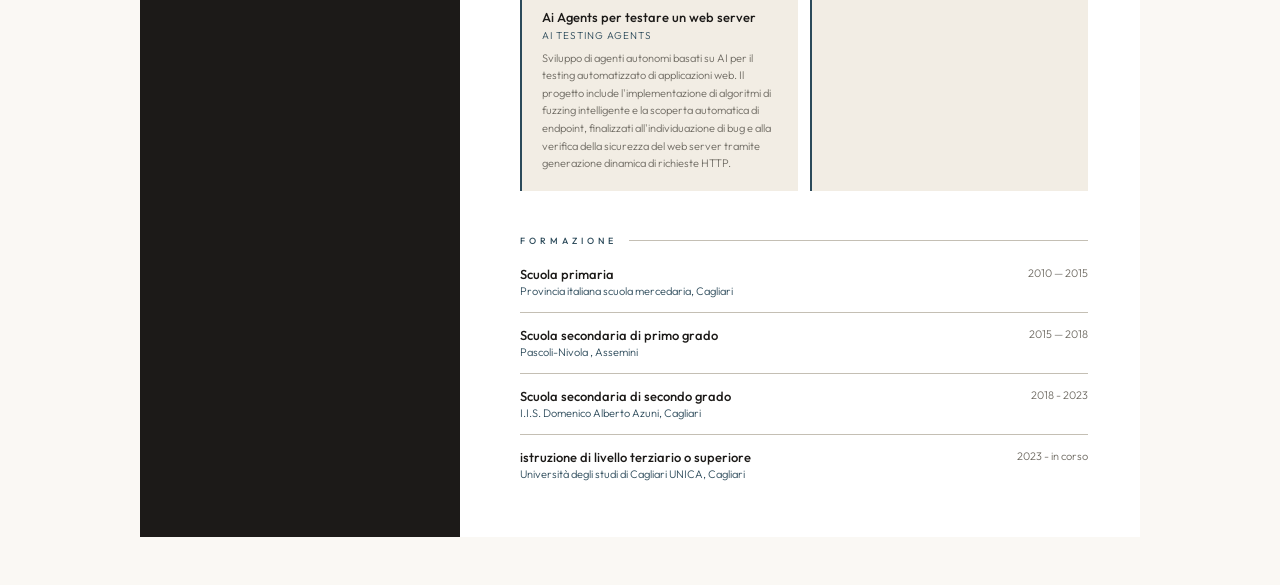
==== commit 39feb2d3: "Update index.html" ====
--- a/index.html
+++ b/index.html
@@ -39,13 +39,35 @@
        <a href=”tel:+393516568119″> +393516568119 </a>
       </div>
        
-<div class="contact-info">
-  <div class="contact-item position">
-    <span class="icon-placeholder"></span>  <a href="https://maps.app.goo.gl/9A8ttofD4UzCcj7H7" target="_blank"> Assemini, Italia</a>  </div>
-  <div class="contact-item github">
-    <span class="icon-placeholder"></span> <a href="https://github.com/X1nm1n" target="_blank">github.com/X1nm1n</a>
-  </div>
-</div>
+  <div class="contact-item">
+
+        <svg class="contact-icon" viewBox="0 0 16 16" fill="none" stroke="currentColor" stroke-width="1.2">
+
+          <path d="M8 1.5A4.5 4.5 0 018 10.5C5.5 10.5 2 7.5 2 5.5a6 6 0 0112 0c0 2-3.5 5-6 5z"/>
+
+          <circle cx="8" cy="5.5" r="1.5"/>
+
+        </svg>
+
+        <a href="https://maps.app.goo.gl/9A8ttofD4UzCcj7H7" target="_blank"> Assemini, Italia</a>
+
+      </div>
+
+
+
+      <div class="contact-item">
+
+        <svg class="contact-icon" viewBox="0 0 16 16" fill="none" stroke="currentColor" stroke-width="1.2">
+
+          <circle cx="8" cy="8" r="6.5"/>
+
+          <path d="M5.5 8h5M8 5.5v5"/>
+
+        </svg>
+
+        <a href="https://github.com/X1nm1n">github.com/X1nm1n</a>
+
+      </div>
  
           <div class="contact-item">
         <svg class="contact-icon" viewBox="0 0 16 16" fill="none" stroke="currentColor" stroke-width="1.2">
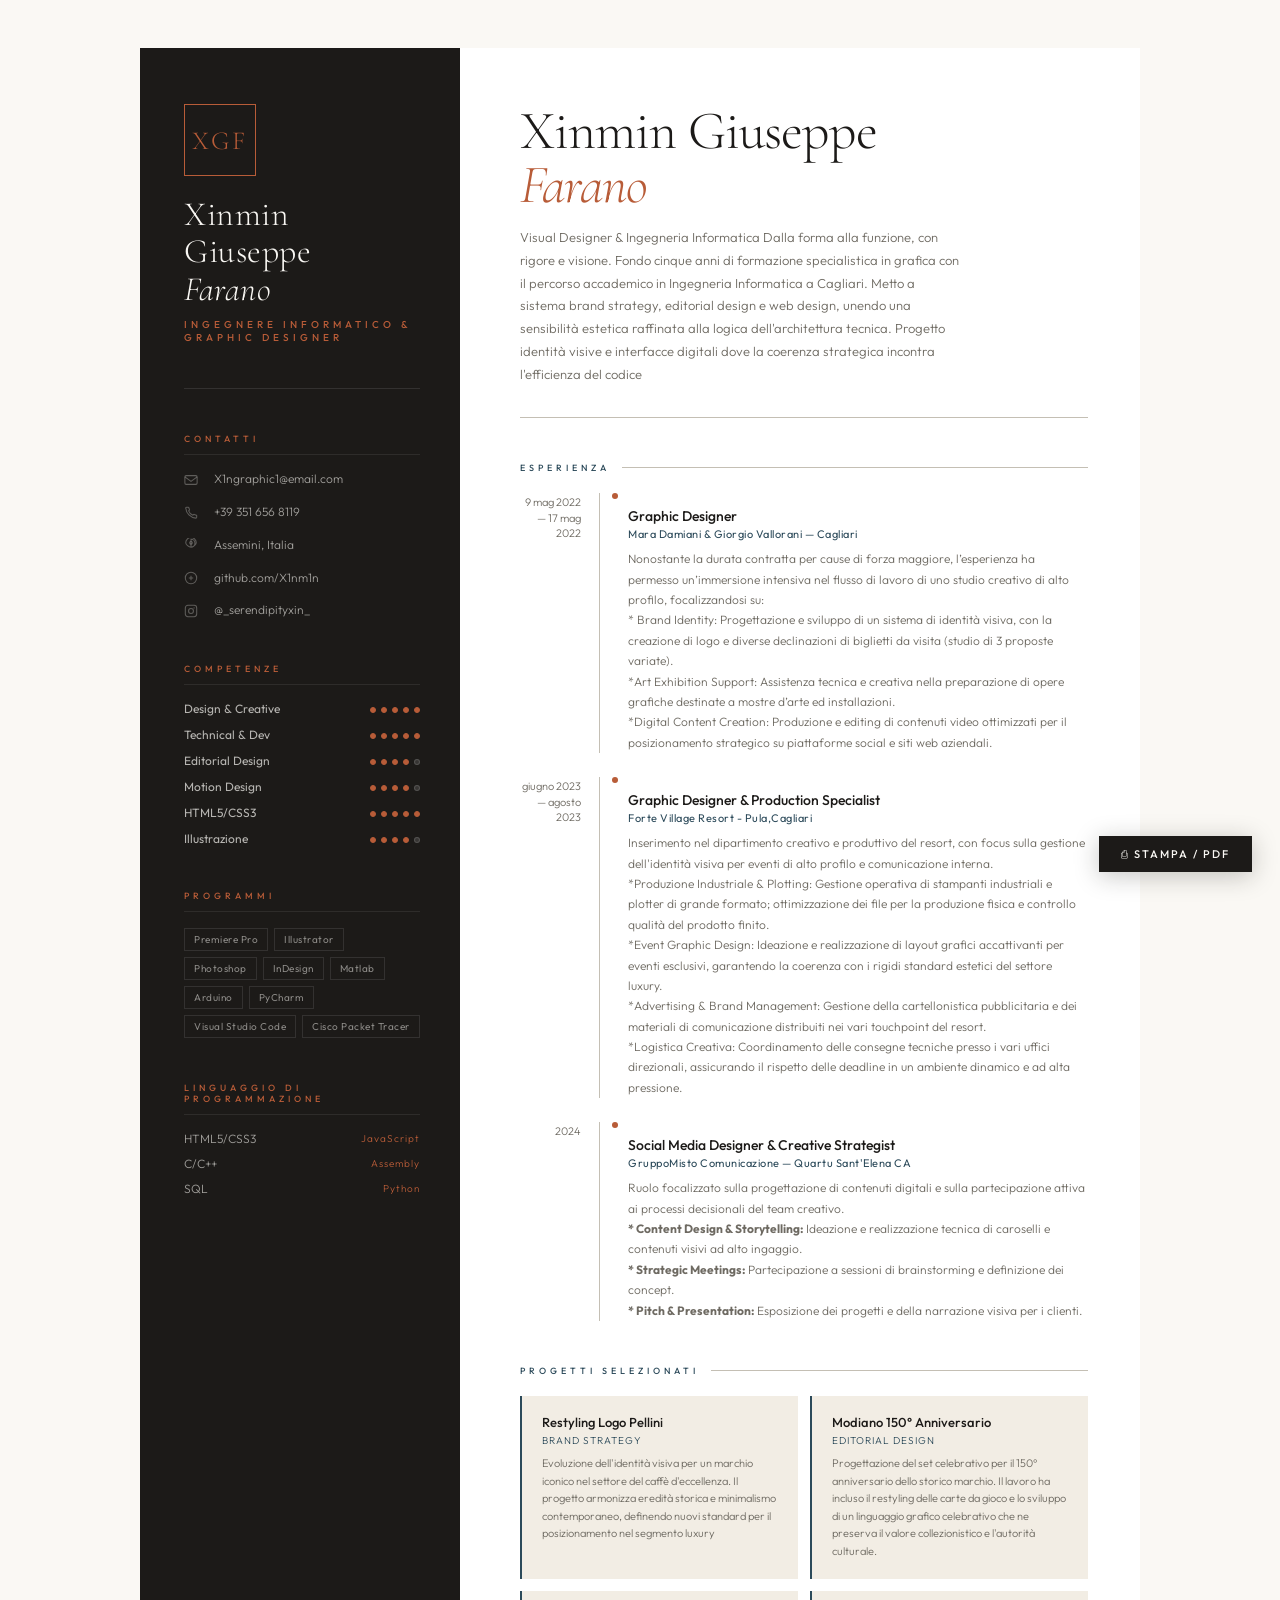
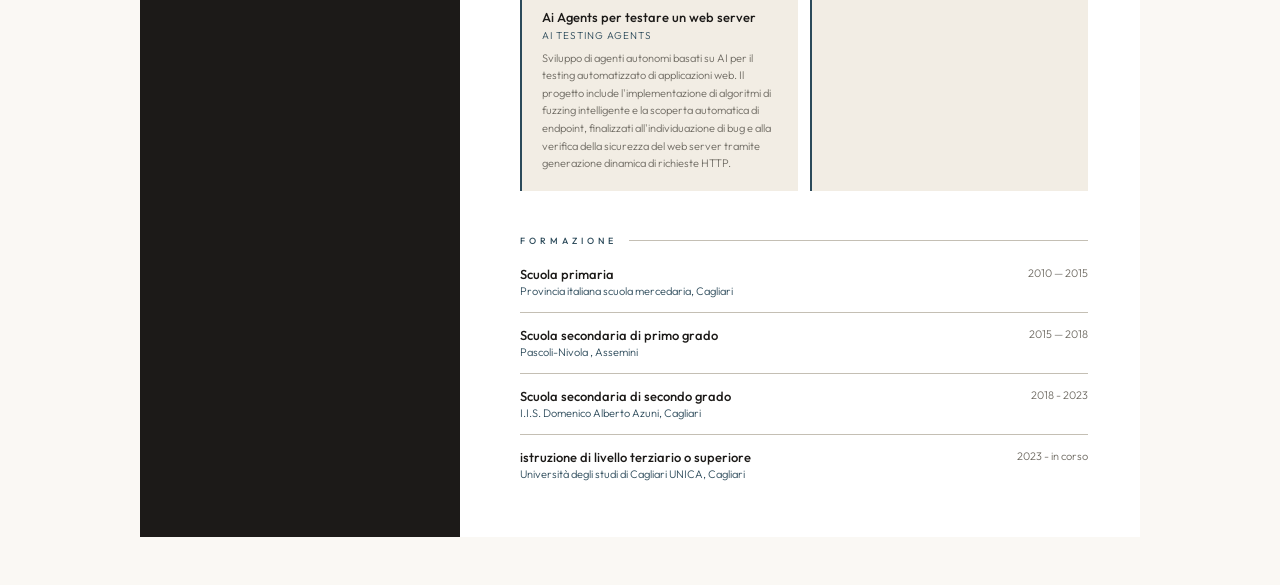
==== commit c8265490: "Update index.html" ====
--- a/index.html
+++ b/index.html
@@ -33,11 +33,11 @@
       </div>
 
       <div class="contact-item">
-        <svg class="contact-icon" viewBox="0 0 16 16" fill="none" stroke="currentColor" stroke-width="1.2">
-          <path d="M2 3.5a1 1 0 011-1h1.9a.5.5 0 01.47.33l.9 2.5a.5.5 0 01-.12.52L5.3 6.74a8 8 0 004.96 4.96l.89-.86a.5.5 0 01.52-.12l2.5.9a.5.5 0 01.33.47V14a1 1 0 01-1 1A12.5 12.5 0 012 3.5z"/>
-        </svg>
-       <a href=”tel:+393516568119″> +393516568119 </a>
-      </div>
+  <svg class="contact-icon" viewBox="0 0 16 16" fill="none" stroke="currentColor" stroke-width="1.2">
+    <path d="M2 3.5a1 1 0 011-1h1.9a.5.5 0 01.47.33l.9 2.5a.5.5 0 01-.12.52L5.3 6.74a8 8 0 004.96 4.96l.89-.86a.5.5 0 01.52-.12l2.5.9a.5.5 0 01.33.47V14a1 1 0 01-1 1A12.5 12.5 0 012 3.5z"/>
+  </svg>
+  <a href="tel:+393516568119">+39 351 656 8119</a>
+</div>
        
   <div class="contact-item">
 
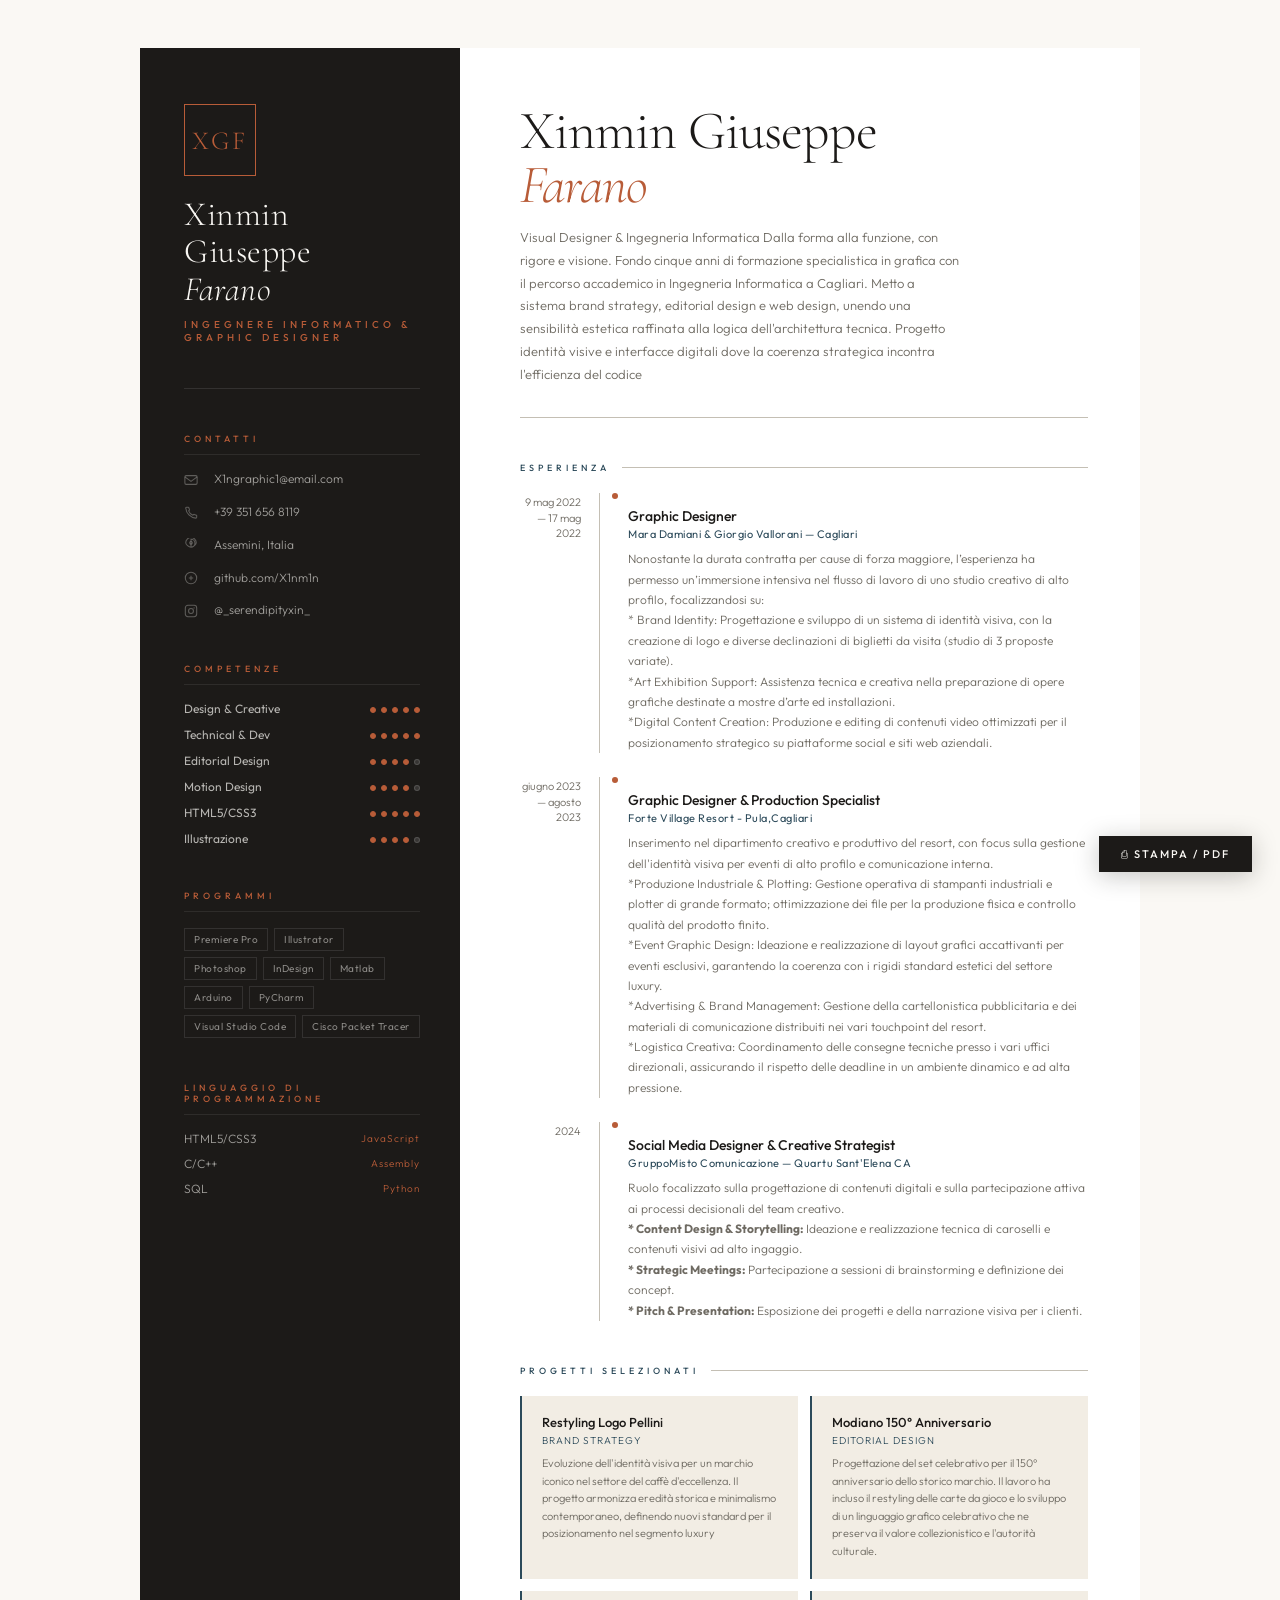
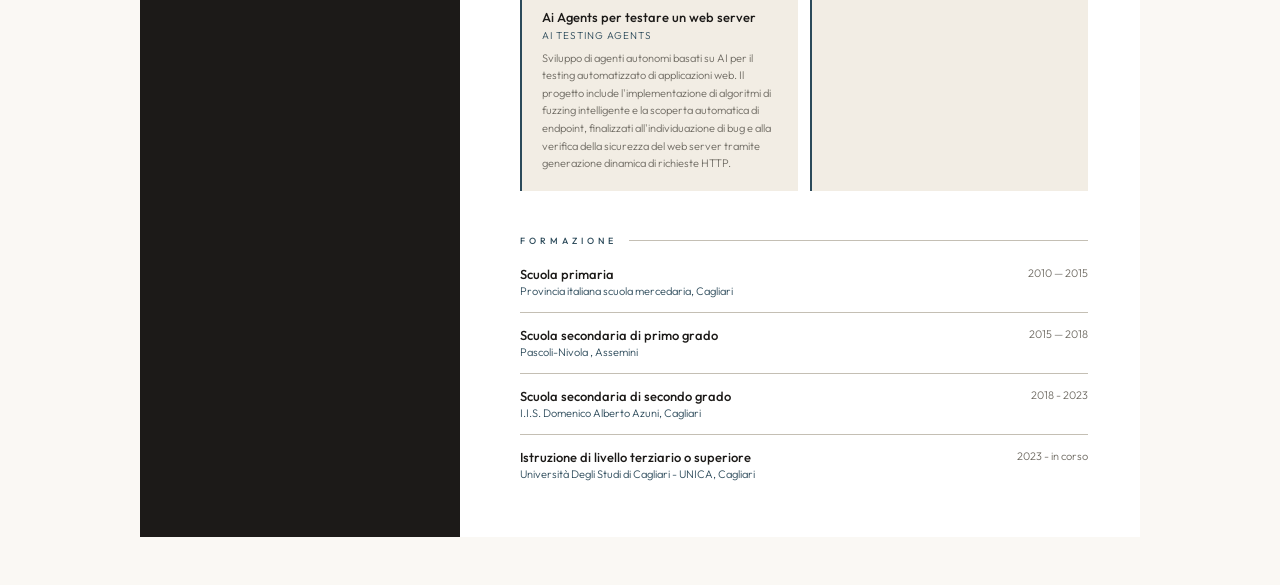
==== commit 338eeb07: "Update index.html" ====
--- a/index.html
+++ b/index.html
@@ -260,8 +260,8 @@
 
          <div class="edu-item">
           <div>
-            <div class="edu-degree">istruzione di livello terziario o superiore </div>
-            <div class="edu-school">Università degli studi di Cagliari UNICA, Cagliari</div>
+            <div class="edu-degree">Istruzione di livello terziario o superiore </div>
+            <div class="edu-school">Università Degli Studi di Cagliari - UNICA, Cagliari</div>
           </div>
           <div class="edu-year">2023 - in corso </div>
         </div>
@@ -272,7 +272,7 @@
   </main>
 </div>
 
-<button class="print-btn" onclick="window.print()">⎙ Stampa / PDF</button>
+<button class="print-btn" onclick="window.print()"> ⎙ Stampa / PDF</button>
 
 <script src="script.js"></script>
 </body>
